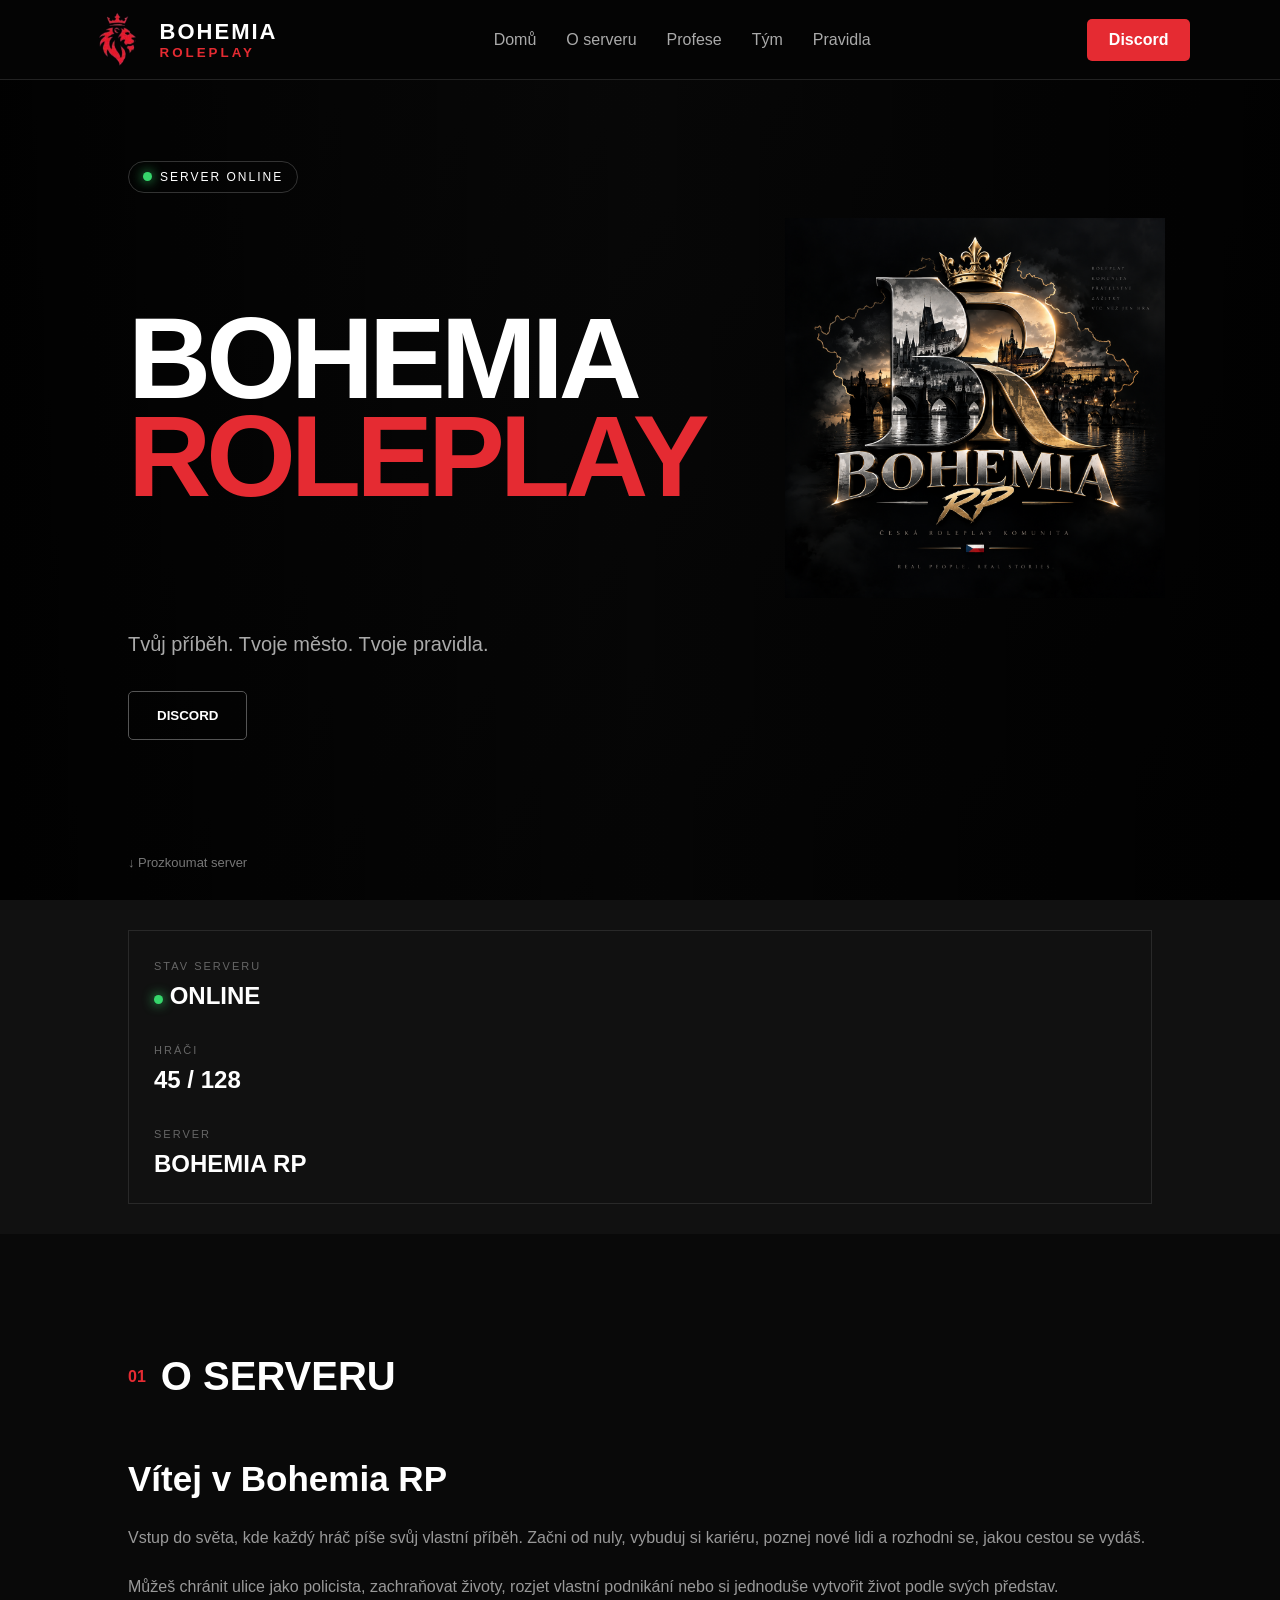
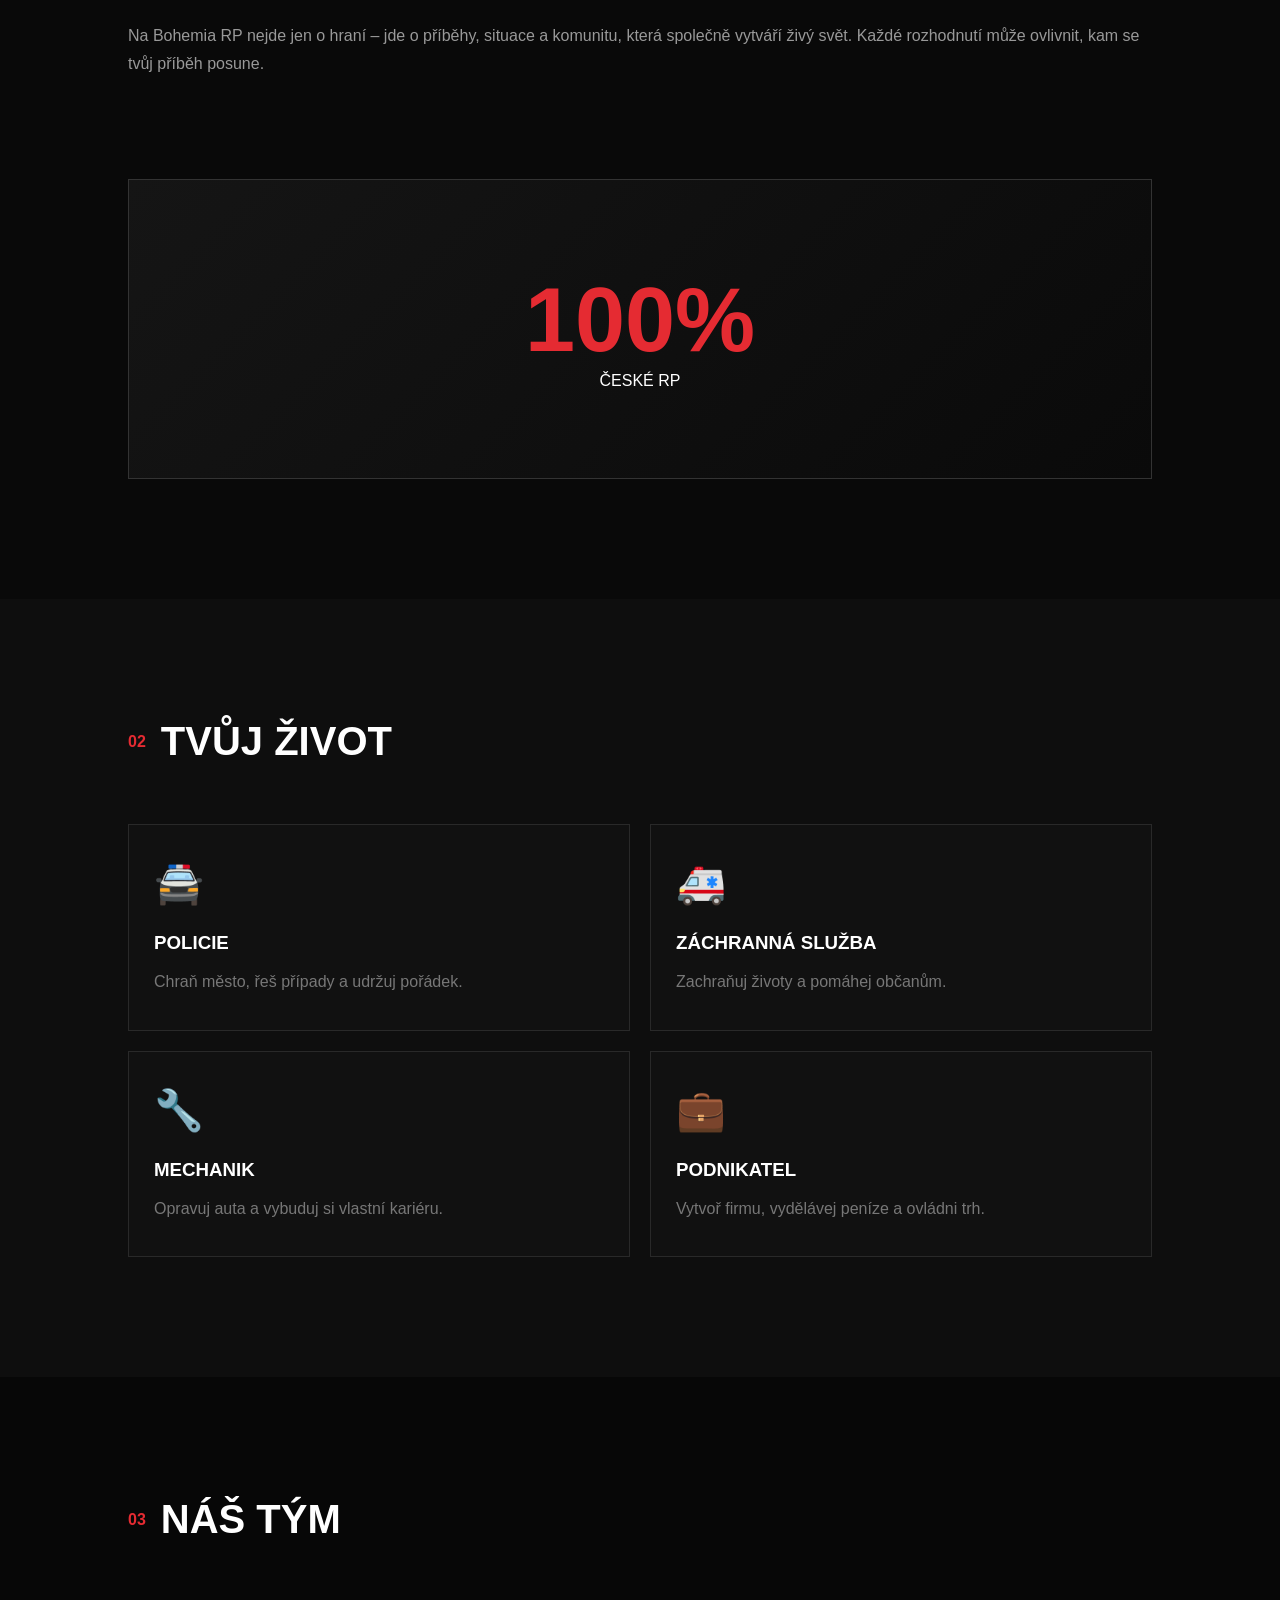
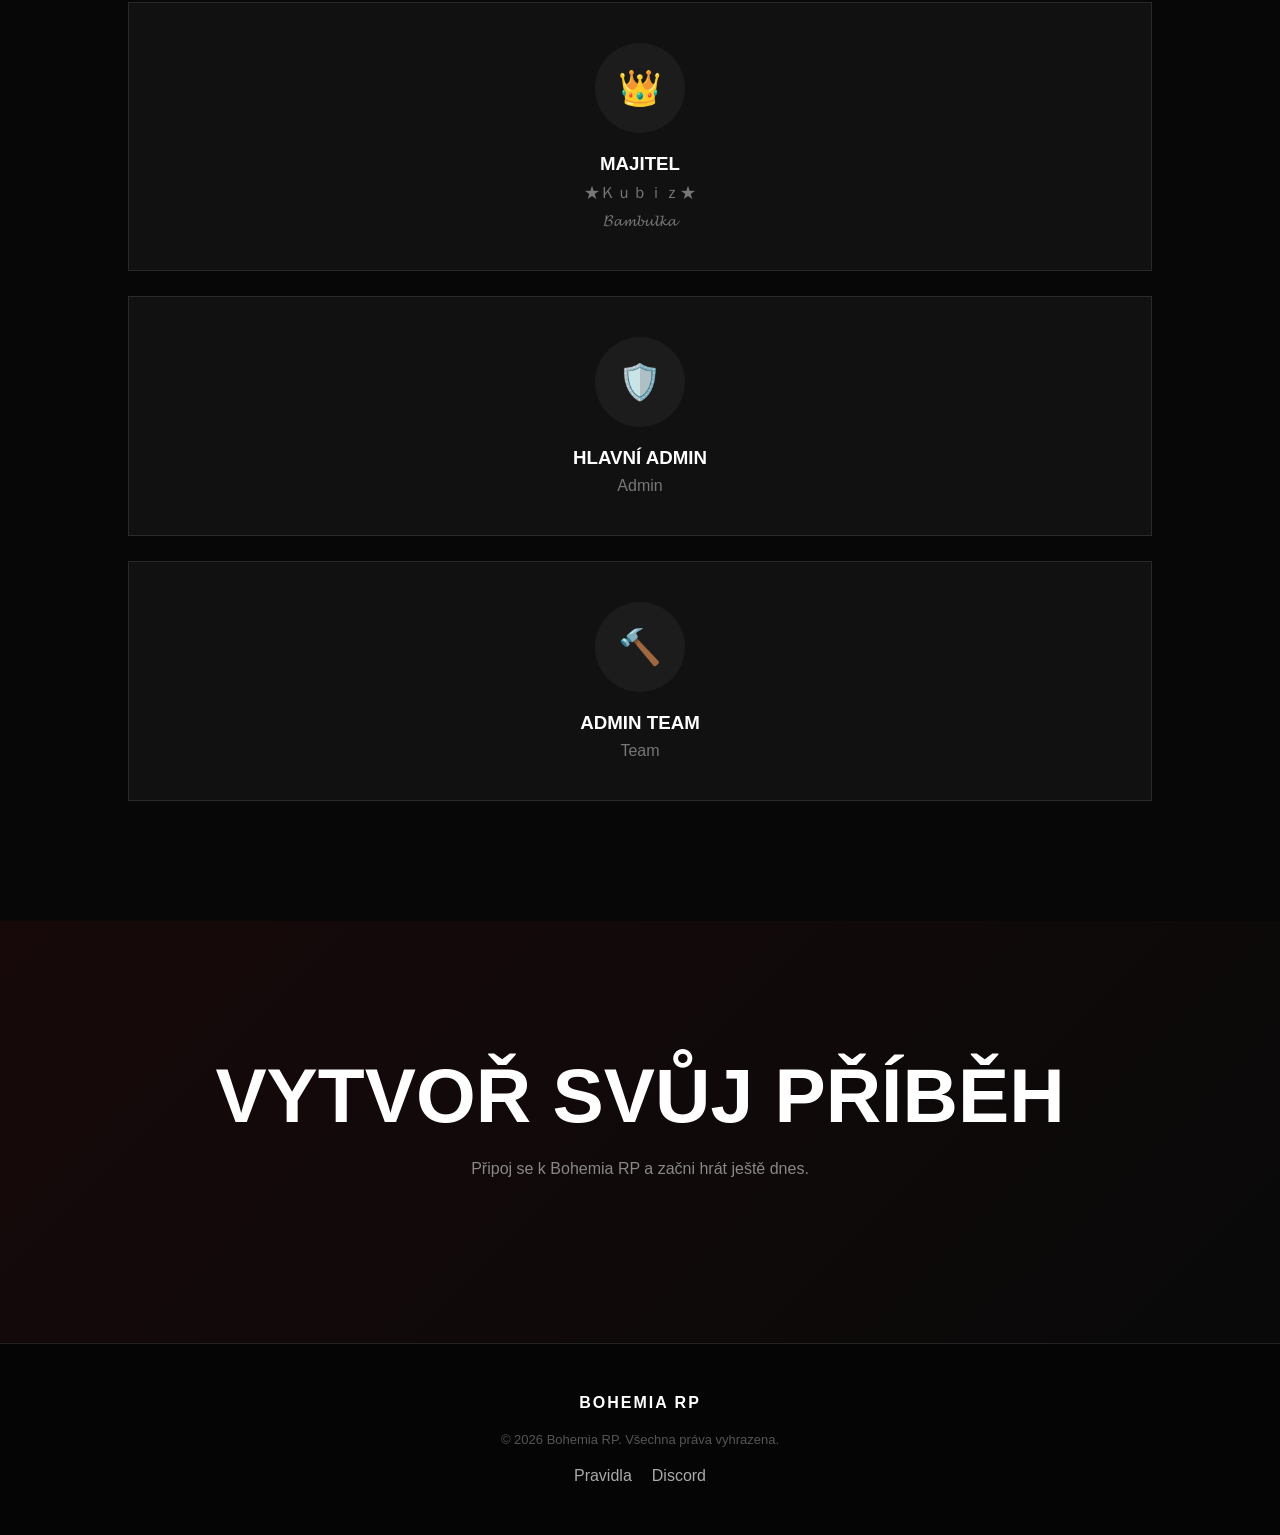
==== index.html @ d39842a7 "Add files via upload" ====
<!DOCTYPE html>
<html lang="cs">
<head>
    <meta charset="UTF-8">
    <meta name="viewport" content="width=device-width, initial-scale=1.0">

    <title>BOHEMIA RP | Český FiveM Roleplay</title>
    
    <link rel="icon" type="image/png" href="favicon.png.png">
    <link rel="stylesheet" href="style.css">
</head>

<body>

    <!-- NAVIGACE -->
    <header class="navbar">

    <div class="brand">
        <img src="favicon.png.png" alt="Bohemia RP logo" class="brand-icon">

        <div class="logo">
            <span>BOHEMIA</span>
            <small>ROLEPLAY</small>
        </div>
    </div>

    <button class="menu-toggle" id="menuToggle">
        ☰
    </button>

    <nav id="mainNav">
        <a href="index.html">Domů</a>
        <a href="index.html#about">O serveru</a>
        <a href="index.html#jobs">Profese</a>
        <a href="index.html#team">Tým</a>
        <a href="pravidla.html">Pravidla</a>
    </nav>

    <a class="discord-button" href="#" onclick="openDiscord()">Discord</a>

</header>


    <!-- HERO -->
    <section id="home" class="hero">

        <div class="hero-content">

            <div class="online-badge">
                <span class="online-dot"></span>
                SERVER ONLINE
            </div>
        
        <div class="hero-brand">

    <h1>
        BOHEMIA<br>
        <span>ROLEPLAY</span>
    </h1>

    <img src="logo.png" alt="Bohemia RP logo" class="hero-logo">

</div>

            <p>
                Tvůj příběh. Tvoje město. Tvoje pravidla.
            </p>

            <div class="hero-buttons">
    <button class="secondary-button" onclick="openDiscord()">
        DISCORD
    </button>
</div>

        </div>

        <div class="scroll-down">
            ↓ Prozkoumat server
        </div>

    </section>


    <!-- SERVER STATUS -->
    <section class="status-section">

        <div class="status-card">

            <div>
                <span class="status-label">STAV SERVERU</span>
                <h2>
                    <span class="online-dot"></span>
                    ONLINE
                </h2>
            </div>

            <div>
                <span class="status-label">HRÁČI</span>
                <h2 id="playerCount">42 / 128</h2>
            </div>

            <div>
                <span class="status-label">SERVER</span>
                <h2>BOHEMIA RP</h2>
            </div>

        </div>

    </section>


    <!-- O SERVERU -->
    <section id="about" class="section">

        <div class="section-title">
            <span>01</span>
            <h2>O SERVERU</h2>
        </div>

        <div class="about-grid">

            <div class="about-text">
    <h3>Vítej v Bohemia RP</h3>

    <p>
        Vstup do světa, kde každý hráč píše svůj vlastní příběh.
        Začni od nuly, vybuduj si kariéru, poznej nové lidi
        a rozhodni se, jakou cestou se vydáš.
    </p>

    <p>
        Můžeš chránit ulice jako policista, zachraňovat životy,
        rozjet vlastní podnikání nebo si jednoduše vytvořit život
        podle svých představ.
    </p>

    <p>
        Na Bohemia RP nejde jen o hraní – jde o příběhy,
        situace a komunitu, která společně vytváří živý svět.
        Každé rozhodnutí může ovlivnit, kam se tvůj příběh posune.
    </p>
</div>

            <div class="about-box">
                <div class="big-number">100%</div>
                <span>ČESKÉ RP</span>
            </div>

        </div>

    </section>


    <!-- PROFESSE -->
    <section id="jobs" class="section dark-section">

        <div class="section-title">
            <span>02</span>
            <h2>TVŮJ ŽIVOT</h2>
        </div>

        <div class="jobs-grid">

            <div class="job-card">
                <div class="job-icon">🚔</div>
                <h3>POLICIE</h3>
                <p>
                    Chraň město, řeš případy a udržuj pořádek.
                </p>
            </div>

            <div class="job-card">
                <div class="job-icon">🚑</div>
                <h3>ZÁCHRANNÁ SLUŽBA</h3>
                <p>
                    Zachraňuj životy a pomáhej občanům.
                </p>
            </div>

            <div class="job-card">
                <div class="job-icon">🔧</div>
                <h3>MECHANIK</h3>
                <p>
                    Opravuj auta a vybuduj si vlastní kariéru.
                </p>
            </div>

            <div class="job-card">
                <div class="job-icon">💼</div>
                <h3>PODNIKATEL</h3>
                <p>
                    Vytvoř firmu, vydělávej peníze a ovládni trh.
                </p>
            </div>

        </div>

    </section>


    <!-- TÝM -->
    <section id="team" class="section dark-section">

        <div class="section-title">
            <span>03</span>
            <h2>NÁŠ TÝM</h2>
        </div>

        <div class="team-grid">

            <div class="team-card">
                <div class="avatar">👑</div>
                <h3>MAJITEL</h3>
                <p>★Ｋｕｂｉｚ★</p>
                <p>𝓑𝓪𝓶𝓫𝓾𝓵𝓴𝓪</p>
            </div>

            <div class="team-card">
                <div class="avatar">🛡️</div>
                <h3>HLAVNÍ ADMIN</h3>
                <p>Admin</p>
            </div>

            <div class="team-card">
                <div class="avatar">🔨</div>
                <h3>ADMIN TEAM</h3>
                <p>Team</p>
            </div>

        </div>

    </section>


    <!-- CTA -->
    <section class="join-section">

        <h2>VYTVOŘ SVŮJ PŘÍBĚH</h2>

        <p>
            Připoj se k Bohemia RP a začni hrát ještě dnes.
        </p>


    </section>


    <!-- FOOTER -->
    <footer>

        <div class="footer-logo">
            BOHEMIA RP
        </div>

        <p>
            © 2026 Bohemia RP. Všechna práva vyhrazena.
        </p>

        <div class="footer-links">
            <a href="#rules">Pravidla</a>
            <a href="#" onclick="openDiscord()">Discord</a>
        </div>

    </footer>

    <button id="backToTop" class="back-to-top" aria-label="Zpět nahoru">
    ↑
</button>
   
<script src="script.js"></script>

</body>
</html>
---- style.css ----
* {
    margin: 0;
    padding: 0;
    box-sizing: border-box;
}

html {
    scroll-behavior: smooth;
}

body {
    font-family: Arial, Helvetica, sans-serif;
    background: #090909;
    color: white;
}

/* NAVBAR */

.navbar {
    position: fixed;
    top: 0;
    width: 100%;
    height: 80px;

    display: flex;
    align-items: center;
    justify-content: space-between;

    padding: 0 7%;

    background: rgba(5, 5, 5, 0.92);
    backdrop-filter: blur(10px);

    border-bottom: 1px solid #222;

    z-index: 1000;
    
    transition: transform 0.3s ease;
}

.navbar.hidden {
    transform: translateY(-100%);
}

.logo {
    display: flex;
    flex-direction: column;
    font-weight: 900;
}

.logo span {
    font-size: 22px;
    letter-spacing: 2px;
}

.logo small {
    color: #e52b32;
    letter-spacing: 3px;
}

nav {
    display: flex;
    gap: 30px;
}

nav a,
.footer-links a {
    color: #aaa;
    text-decoration: none;
    transition: 0.3s;
}

nav a:hover,
.footer-links a:hover {
    color: #e52b32;
}

.discord-button {
    text-decoration: none;
    color: white;

    padding: 12px 22px;

    background: #e52b32;

    border-radius: 5px;

    font-weight: bold;

    transition: 0.3s;
}

.discord-button:hover {
    transform: translateY(-2px);
}


/* HERO */

.hero {
    min-height: 100vh;

    display: flex;
    align-items: center;

    padding: 120px 10%;

    position: relative;

    background:
        linear-gradient(
            90deg,
            rgba(0,0,0,0.95),
            rgba(0,0,0,0.6),
            rgba(0,0,0,0.9)
        ),
        linear-gradient(
            135deg,
            #171717,
            #080808
        );
}

.hero-content {
    max-width: 800px;
}

.online-badge {
    display: inline-flex;
    align-items: center;
    gap: 8px;

    border: 1px solid #333;

    padding: 8px 14px;

    border-radius: 30px;

    font-size: 12px;

    letter-spacing: 2px;

    margin-bottom: 25px;
}

.online-dot {
    width: 9px;
    height: 9px;

    background: #36d66b;

    border-radius: 50%;

    display: inline-block;

    box-shadow: 0 0 12px #36d66b;
}

.hero h1 {
    font-size: clamp(60px, 9vw, 130px);
    line-height: 0.85;

    font-weight: 900;

    letter-spacing: -5px;
}

.hero h1 span {
    color: #e52b32;
}

.hero p {
    font-size: 20px;
    color: #aaa;

    margin: 35px 0;
}

.hero-buttons {
    display: flex;
    gap: 15px;
}

button {
    cursor: pointer;
    border: none;
    font-weight: bold;
}

.play-button,
.red-button {
    background: #e52b32;
    color: white;

    padding: 16px 28px;

    border-radius: 5px;

    transition: 0.3s;
}

.play-button:hover,
.red-button:hover {
    transform: translateY(-3px);
    box-shadow: 0 10px 30px rgba(229,43,50,0.3);
}

.secondary-button {
    background: transparent;
    color: white;

    border: 1px solid #555;

    padding: 16px 28px;

    border-radius: 5px;

    transition: 0.3s;
}

.secondary-button:hover {
    border-color: #e52b32;
}

.scroll-down {
    position: absolute;
    bottom: 30px;
    left: 10%;

    color: #777;

    font-size: 13px;
}


/* STATUS */

.status-section {
    background: #111;

    padding: 30px 10%;
}

.status-card {
    max-width: 1200px;
    margin: auto;

    display: grid;
    grid-template-columns: repeat(3, 1fr);

    gap: 30px;

    border: 1px solid #292929;

    padding: 25px;
}

.status-label {
    color: #666;
    font-size: 11px;
    letter-spacing: 2px;
}

.status-card h2 {
    margin-top: 8px;
}


/* SECTIONS */

.section {
    padding: 120px 10%;
}

.dark-section {
    background: #0e0e0e;
}

.section-title {
    display: flex;
    align-items: center;
    gap: 15px;

    margin-bottom: 60px;
}

.section-title span {
    color: #e52b32;
    font-weight: bold;
}

.section-title h2 {
    font-size: 40px;
}


/* ABOUT */

.about-grid {
    display: grid;
    grid-template-columns: 1fr 1fr;

    gap: 80px;

    align-items: center;
}

.about-text h3 {
    font-size: 35px;
    margin-bottom: 25px;
}

.about-text p {
    color: #999;
    line-height: 1.8;

    margin-bottom: 20px;
}

.red-button {
    margin-top: 15px;
}

.about-box {
    height: 300px;

    display: flex;
    flex-direction: column;
    justify-content: center;
    align-items: center;

    border: 1px solid #333;

    background: linear-gradient(135deg, #151515, #0a0a0a);
}

.big-number {
    font-size: 90px;
    font-weight: 900;
    color: #e52b32;
}


/* JOBS */

.jobs-grid {
    display: grid;
    grid-template-columns: repeat(4, 1fr);

    gap: 20px;
}

.job-card {
    padding: 35px 25px;

    border: 1px solid #292929;

    background: #111;

    transition: 0.3s;
}

.job-card:hover {
    transform: translateY(-8px);
    border-color: #e52b32;
}

.job-icon {
    font-size: 40px;
    margin-bottom: 25px;
}

.job-card h3 {
    margin-bottom: 15px;
}

.job-card p {
    color: #777;
    line-height: 1.6;
}


/* RULES */

.rules-grid {
    display: grid;
    grid-template-columns: repeat(3, 1fr);

    gap: 25px;
}

.rule {
    padding: 35px;

    border-left: 3px solid #e52b32;

    background: #111;
}

.rule strong {
    font-size: 45px;
    color: #333;
}

.rule h3 {
    margin: 20px 0 10px;
}

.rule p {
    color: #777;
    line-height: 1.6;
}


/* TEAM */

.team-grid {
    display: grid;
    grid-template-columns: repeat(3, 1fr);

    gap: 25px;
}

.team-card {
    text-align: center;

    padding: 40px;

    border: 1px solid #292929;

    background: #111;
}

.avatar {
    width: 90px;
    height: 90px;

    margin: 0 auto 20px;

    display: flex;
    align-items: center;
    justify-content: center;

    font-size: 35px;

    border-radius: 50%;

    background: #1c1c1c;
}

.team-card p {
    color: #777;
    margin-top: 8px;
}


/* CTA */

.join-section {
    text-align: center;

    padding: 130px 20px;

    background:
        linear-gradient(
            135deg,
            #17090a,
            #090909
        );
}

.join-section h2 {
    font-size: clamp(40px, 6vw, 80px);
    margin-bottom: 20px;
}

.join-section p {
    color: #888;
    margin-bottom: 35px;
}


/* FOOTER */

footer {
    padding: 50px 10%;

    display: flex;
    align-items: center;
    justify-content: space-between;

    background: #050505;

    border-top: 1px solid #222;
}

.footer-logo {
    font-weight: 900;
    letter-spacing: 2px;
}

footer p {
    color: #555;
    font-size: 13px;
}

.footer-links {
    display: flex;
    gap: 20px;
}


/* MOBIL */


    .jobs-grid {
        grid-template-columns: 1fr 1fr;
    }

    .about-grid {
        grid-template-columns: 1fr;
    }

    .rules-grid,
    .team-grid {
        grid-template-columns: 1fr;
    }

    .status-card {
        grid-template-columns: 1fr;
    }

    footer {
        flex-direction: column;
        gap: 20px;
        text-align: center;
    }


@media (max-width: 600px) {

    .hero {
        padding: 120px 7%;
    }

    .hero h1 {
        font-size: 60px;
    }

    .hero-buttons {
        flex-direction: column;
    }

    .jobs-grid {
        grid-template-columns: 1fr;
    }

    .section {
        padding: 80px 7%;
    }

    .discord-button {
        display: none;
    }
}

.rules-map {
    display: block;
    width: 100%;
    max-width: 500px;
    margin: 25px 0 40px;
    border-radius: 8px;
    border: 1px solid #2b2b2b;
}

.rule-section {
    margin-bottom: 35px;
    padding: 35px;
    background: #111;
    border: 1px solid #292929;
    border-left: 3px solid #e52b32;
    border-radius: 6px;
}

.rule-section h2 {
    font-size: 30px;
    margin-bottom: 20px;
}

.rule-section h3 {
    margin-top: 25px;
    margin-bottom: 10px;
    color: #ffffff;
}

.rule-section p {
    color: #999;
    line-height: 1.7;
    margin-bottom: 15px;
}

.rule-section ul {
    padding-left: 22px;
}

.rule-section li {
    color: #aaa;
    line-height: 1.7;
    margin-bottom: 8px;
}

.rule-example {
    background: #080808;
    border: 1px solid #2a2a2a;
    padding: 12px 15px;
    margin: 10px 0 20px;
    font-family: monospace;
    color: #ddd;
    border-radius: 4px;
}

.rules-nav {
    display: flex;
    flex-wrap: wrap;
    gap: 10px;
    
    margin-top: 25px;
    margin-bottom: 45px;
}

.rules-nav a {
    color: #aaa;
    text-decoration: none;
    padding: 10px 15px;
    background: #111;
    border: 1px solid #292929;
    border-radius: 5px;
    font-size: 13px;
    transition: 0.3s;
}

.rules-nav a:hover {
    color: white;
    border-color: #e52b32;
    background: #181818;
}

.rule-intro {
    font-size: 16px;
    color: #bbb !important;
    margin-bottom: 25px !important;
}

#team {
    background: #070707;
}

.back-to-top {
    position: fixed;
    bottom: 25px;
    left: 50%;
    transform: translate(-50%, 20px);

    width: 42px;
    height: 42px;

    border-radius: 50%;
    border: 1px solid #444;

    background: rgba(15, 15, 15, 0.9);
    color: white;

    font-size: 20px;
    cursor: pointer;

    z-index: 999;

    opacity: 0;
    visibility: hidden;

    transition:
        opacity 0.3s ease,
        transform 0.3s ease,
        background 0.3s ease;
}

.back-to-top.show {
    opacity: 1;
    visibility: visible;
    transform: translate(-50%, 0);
}

.back-to-top:hover {
    background: #e52b32;
    border-color: #e52b32;
}

.brand {
    display: flex;
    align-items: center;
    gap: 15px;
}

.brand-icon {
    width: 55px;
    height: 55px;
    object-fit: contain;
}

.hero-brand {
    display: flex;
    align-items: center;
    gap: 80px;
}

.hero-logo {
    width: 380px;
    height: 380px;
    object-fit: contain;
    flex-shrink: 0;
}

.menu-toggle {
    display: none;
    background: none;
    border: none;
    color: white;
    font-size: 32px;
    cursor: pointer;
}
@media (max-width: 900px) {

    .navbar {
        height: 70px;
        padding: 0 20px;
    }

    .brand-icon {
        width: 42px;
        height: 42px;
    }

    .logo span {
        font-size: 18px;
    }

    .logo small {
        font-size: 10px;
    }

    .menu-toggle {
        display: block;
        margin-left: auto;
    }

    .discord-button {
        display: none;
    }

    nav {
        position: fixed;

        top: 70px;
        left: 0;

        width: 100%;

        display: flex;
        flex-direction: column;

        background: #080808;

        padding: 25px;

        gap: 0;

        transform: translateY(-150%);
        opacity: 0;

        transition: 0.3s ease;

        border-bottom: 1px solid #222;
    }

    nav.open {
        transform: translateY(0);
        opacity: 1;
    }

    nav a {
        width: 100%;

        padding: 18px 5px;

        border-bottom: 1px solid #222;

        font-size: 18px;
    }
}

img {
    max-width: 100%;
    height: auto;
}

@media (max-width: 600px) {

    .hero {
        padding: 110px 20px 60px;
    }

    .hero-brand {
        flex-direction: column;
        align-items: flex-start;
        gap: 20px;
    }

    .hero-logo {
        width: 160px;
        height: 160px;
    }

    .hero h1 {
        font-size: 52px;
        letter-spacing: -2px;
    }

    .hero p {
        font-size: 16px;
    }

    .rules-page {
        padding: 110px 20px 70px;
    }

    .rule-section {
        padding: 22px;
    }

    .rules-map {
        width: 100%;
        max-width: 100%;
    }

    .jobs-grid,
    .team-grid,
    .rules-grid {
        grid-template-columns: 1fr;
    }
}
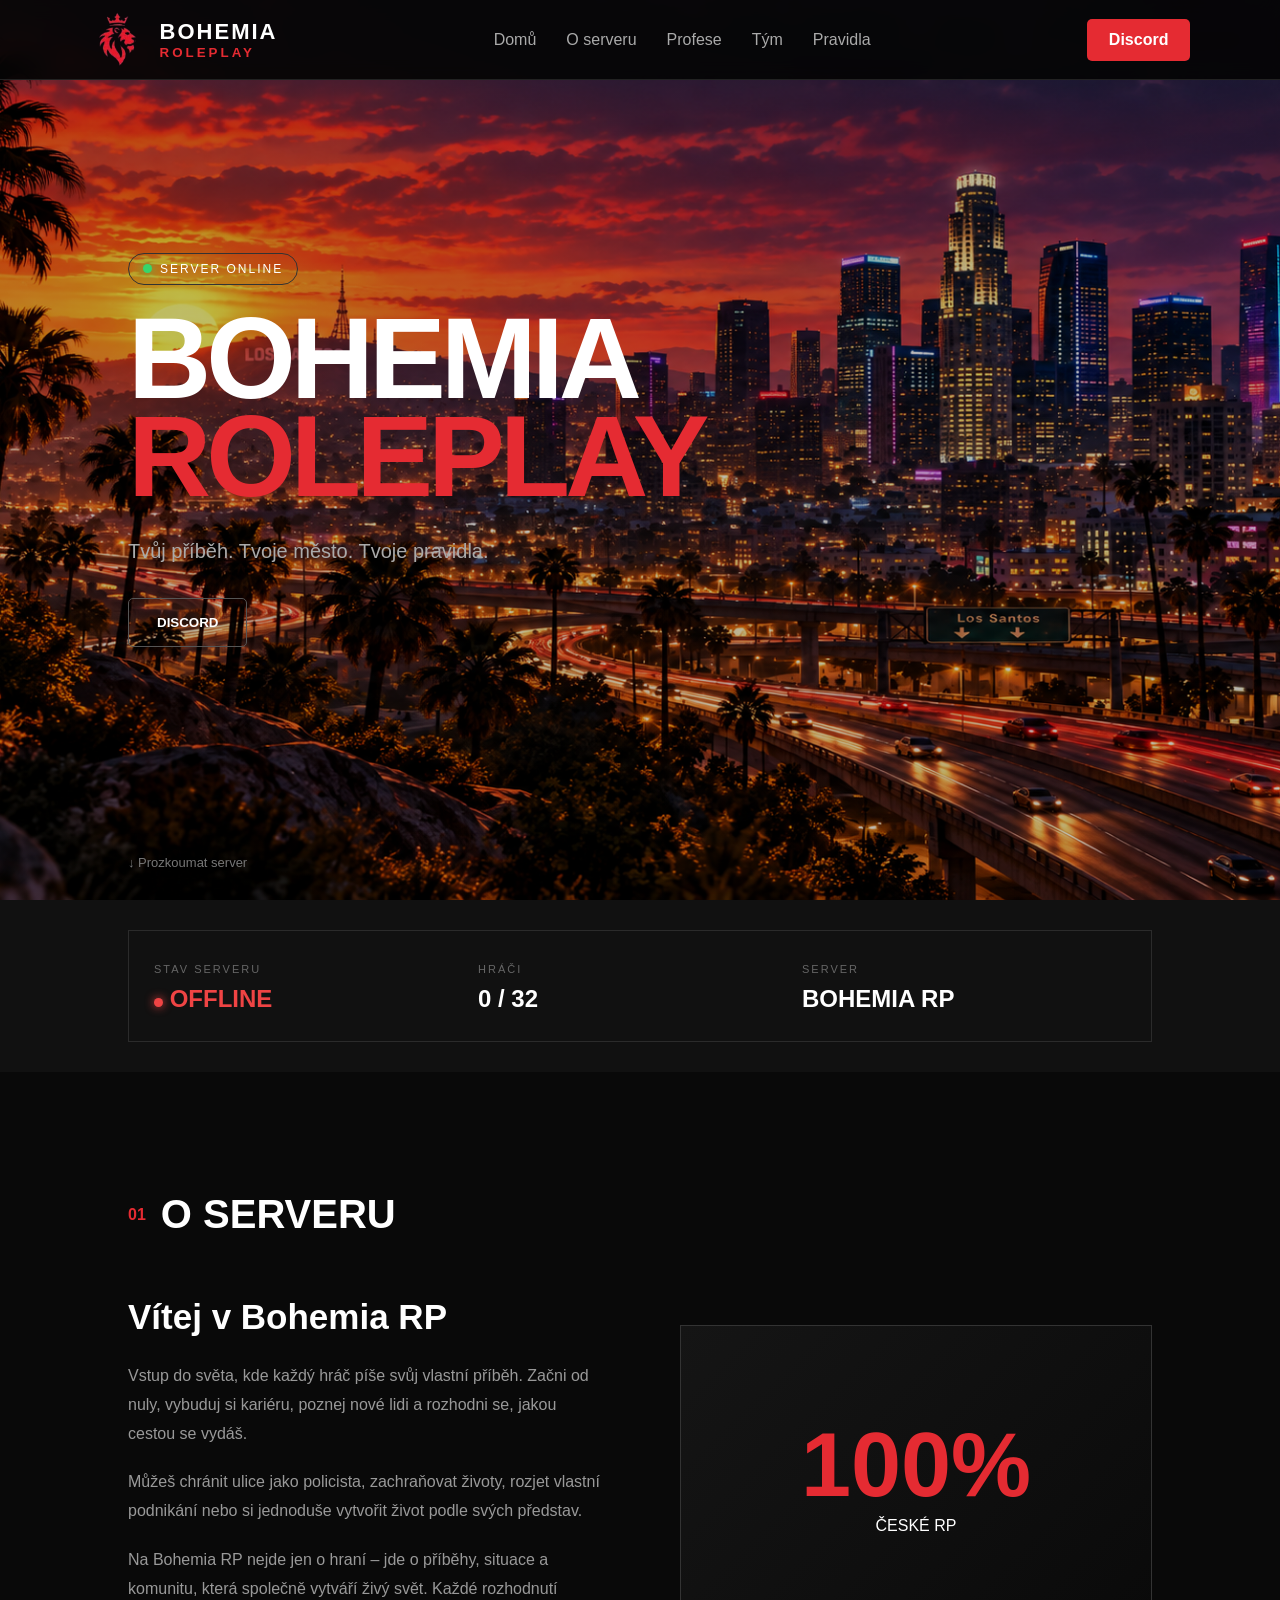
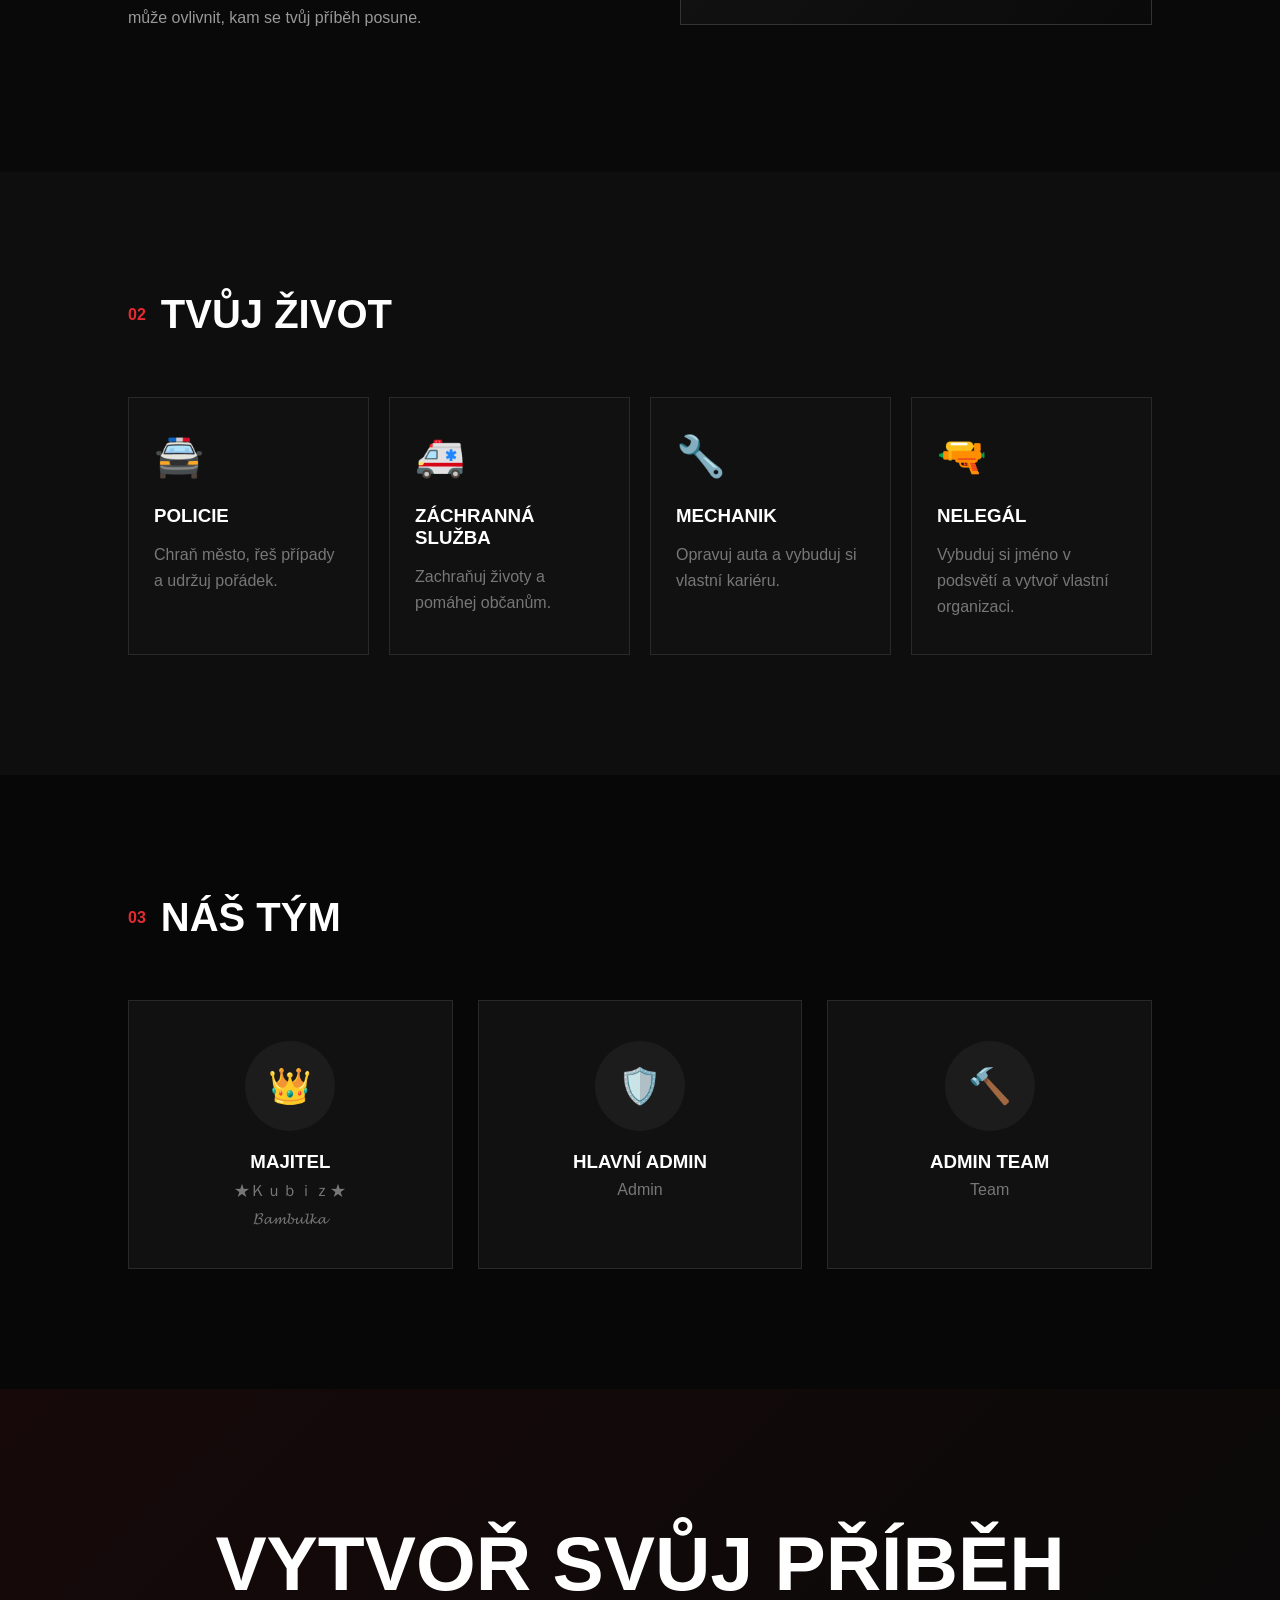
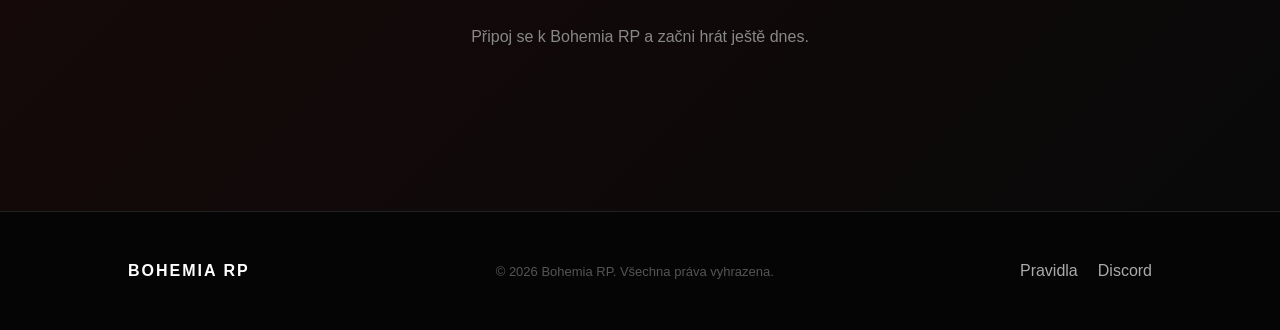
==== commit 29be7cad: "Aktualizace webu Bohemia RP" ====
--- a/index.html
+++ b/index.html
@@ -42,71 +42,67 @@
 
 
     <!-- HERO -->
-    <section id="home" class="hero">
-
-        <div class="hero-content">
-
-            <div class="online-badge">
+   
+<section id="home" class="hero">
+
+    <div class="hero-content">
+
+        <div class="online-badge">
+            <span class="online-dot"></span>
+            SERVER ONLINE
+        </div>
+
+        <h1>
+            BOHEMIA<br>
+            <span>ROLEPLAY</span>
+        </h1>
+
+        <p>
+            Tvůj příběh. Tvoje město. Tvoje pravidla.
+        </p>
+
+        <div class="hero-buttons">
+            <button class="secondary-button" onclick="openDiscord()">
+                DISCORD
+            </button>
+        </div>
+
+    </div>
+
+    <div class="scroll-down">
+        ↓ Prozkoumat server
+    </div>
+
+</section>
+
+
+    <!-- SERVER STATUS -->
+<section class="status-section">
+
+    <div class="status-card">
+
+        <div>
+            <span class="status-label">STAV SERVERU</span>
+
+            <h2 id="serverStatus" class="server-online">
                 <span class="online-dot"></span>
-                SERVER ONLINE
-            </div>
-        
-        <div class="hero-brand">
-
-    <h1>
-        BOHEMIA<br>
-        <span>ROLEPLAY</span>
-    </h1>
-
-    <img src="logo.png" alt="Bohemia RP logo" class="hero-logo">
-
-</div>
-
-            <p>
-                Tvůj příběh. Tvoje město. Tvoje pravidla.
-            </p>
-
-            <div class="hero-buttons">
-    <button class="secondary-button" onclick="openDiscord()">
-        DISCORD
-    </button>
-</div>
-
-        </div>
-
-        <div class="scroll-down">
-            ↓ Prozkoumat server
-        </div>
-
-    </section>
-
-
-    <!-- SERVER STATUS -->
-    <section class="status-section">
-
-        <div class="status-card">
-
-            <div>
-                <span class="status-label">STAV SERVERU</span>
-                <h2>
-                    <span class="online-dot"></span>
-                    ONLINE
-                </h2>
-            </div>
-
-            <div>
-                <span class="status-label">HRÁČI</span>
-                <h2 id="playerCount">42 / 128</h2>
-            </div>
-
-            <div>
-                <span class="status-label">SERVER</span>
-                <h2>BOHEMIA RP</h2>
-            </div>
-
-        </div>
-
-    </section>
+                <span id="serverStatusText">ONLINE</span>
+            </h2>
+        </div>
+
+        <div>
+            <span class="status-label">HRÁČI</span>
+            <h2 id="playerCount">0 / 32</h2>
+        </div>
+
+        <div>
+            <span class="status-label">SERVER</span>
+            <h2>BOHEMIA RP</h2>
+        </div>
+
+    </div>
+
+</section>
 
 
     <!-- O SERVERU -->
@@ -186,12 +182,10 @@
             </div>
 
             <div class="job-card">
-                <div class="job-icon">💼</div>
-                <h3>PODNIKATEL</h3>
-                <p>
-                    Vytvoř firmu, vydělávej peníze a ovládni trh.
-                </p>
-            </div>
+    <div class="job-icon">🔫</div>
+    <h3>NELEGÁL</h3>
+    <p>Vybuduj si jméno v podsvětí a vytvoř vlastní organizaci.</p>
+</div>
 
         </div>
 
--- a/style.css
+++ b/style.css
@@ -99,26 +99,21 @@
 
 .hero {
     min-height: 100vh;
-
-    display: flex;
-    align-items: center;
-
+    display: flex;
+    align-items: center;
     padding: 120px 10%;
-
     position: relative;
 
-    background:
+    background-image:
         linear-gradient(
-            90deg,
-            rgba(0,0,0,0.95),
-            rgba(0,0,0,0.6),
-            rgba(0,0,0,0.9)
+            rgba(0, 0, 0, 0.25),
+            rgba(0, 0, 0, 0.25)
         ),
-        linear-gradient(
-            135deg,
-            #171717,
-            #080808
-        );
+        url("banner.png");
+
+    background-size: cover;
+    background-position: top center;
+    background-repeat: no-repeat;
 }
 
 .hero-content {
@@ -242,17 +237,19 @@
 }
 
 .status-card {
-    max-width: 1200px;
-    margin: auto;
-
     display: grid;
     grid-template-columns: repeat(3, 1fr);
-
-    gap: 30px;
-
-    border: 1px solid #292929;
-
-    padding: 25px;
+    align-items: center;
+
+    width: 100%;
+    padding: 28px 25px;
+
+    border: 1px solid #2b2b2b;
+    background: #111;
+}
+
+.status-card > div {
+    min-width: 0;
 }
 
 .status-label {
@@ -512,6 +509,7 @@
 
 /* MOBIL */
 
+@media (max-width: 900px) {
 
     .jobs-grid {
         grid-template-columns: 1fr 1fr;
@@ -535,6 +533,7 @@
         gap: 20px;
         text-align: center;
     }
+}
 
 
 @media (max-width: 600px) {
@@ -612,11 +611,15 @@
 .rule-example {
     background: #080808;
     border: 1px solid #2a2a2a;
-    padding: 12px 15px;
+    padding: 8px 12px;
     margin: 10px 0 20px;
     font-family: monospace;
     color: #ddd;
     border-radius: 4px;
+
+    width: fit-content;
+    min-width: 300px;
+    max-width: 100%;
 }
 
 .rules-nav {
@@ -830,12 +833,13 @@
     }
 
     .rules-page {
-        padding: 110px 20px 70px;
-    }
+    padding: 110px 20px 70px;
+}
 
     .rule-section {
         padding: 22px;
     }
+
 
     .rules-map {
         width: 100%;
@@ -847,4 +851,59 @@
     .rules-grid {
         grid-template-columns: 1fr;
     }
+}
+
+.hero-content {
+    position: relative;
+    z-index: 2;
+}
+
+.hero {
+    position: relative;
+    min-height: 100vh;
+    overflow: hidden;
+}
+
+.hero-content {
+    position: relative;
+    z-index: 2;
+}
+
+html,
+body {
+    width: 100%;
+    max-width: 100%;
+    overflow-x: hidden;
+}
+
+section {
+    width: 100%;
+}
+
+.section {
+    width: 100%;
+}
+
+/* SERVER ONLINE */
+.server-online {
+    color: #22c55e;
+}
+
+.server-online .online-dot {
+    background: #22c55e;
+    box-shadow: 0 0 10px #22c55e;
+}
+
+/* SERVER OFFLINE */
+.server-offline {
+    color: #ef4444;
+}
+
+.server-offline .online-dot {
+    background: #ef4444;
+    box-shadow: 0 0 10px #ef4444;
+}
+
+.rules-page {
+    padding: 110px 10% 70px !important;
 }
